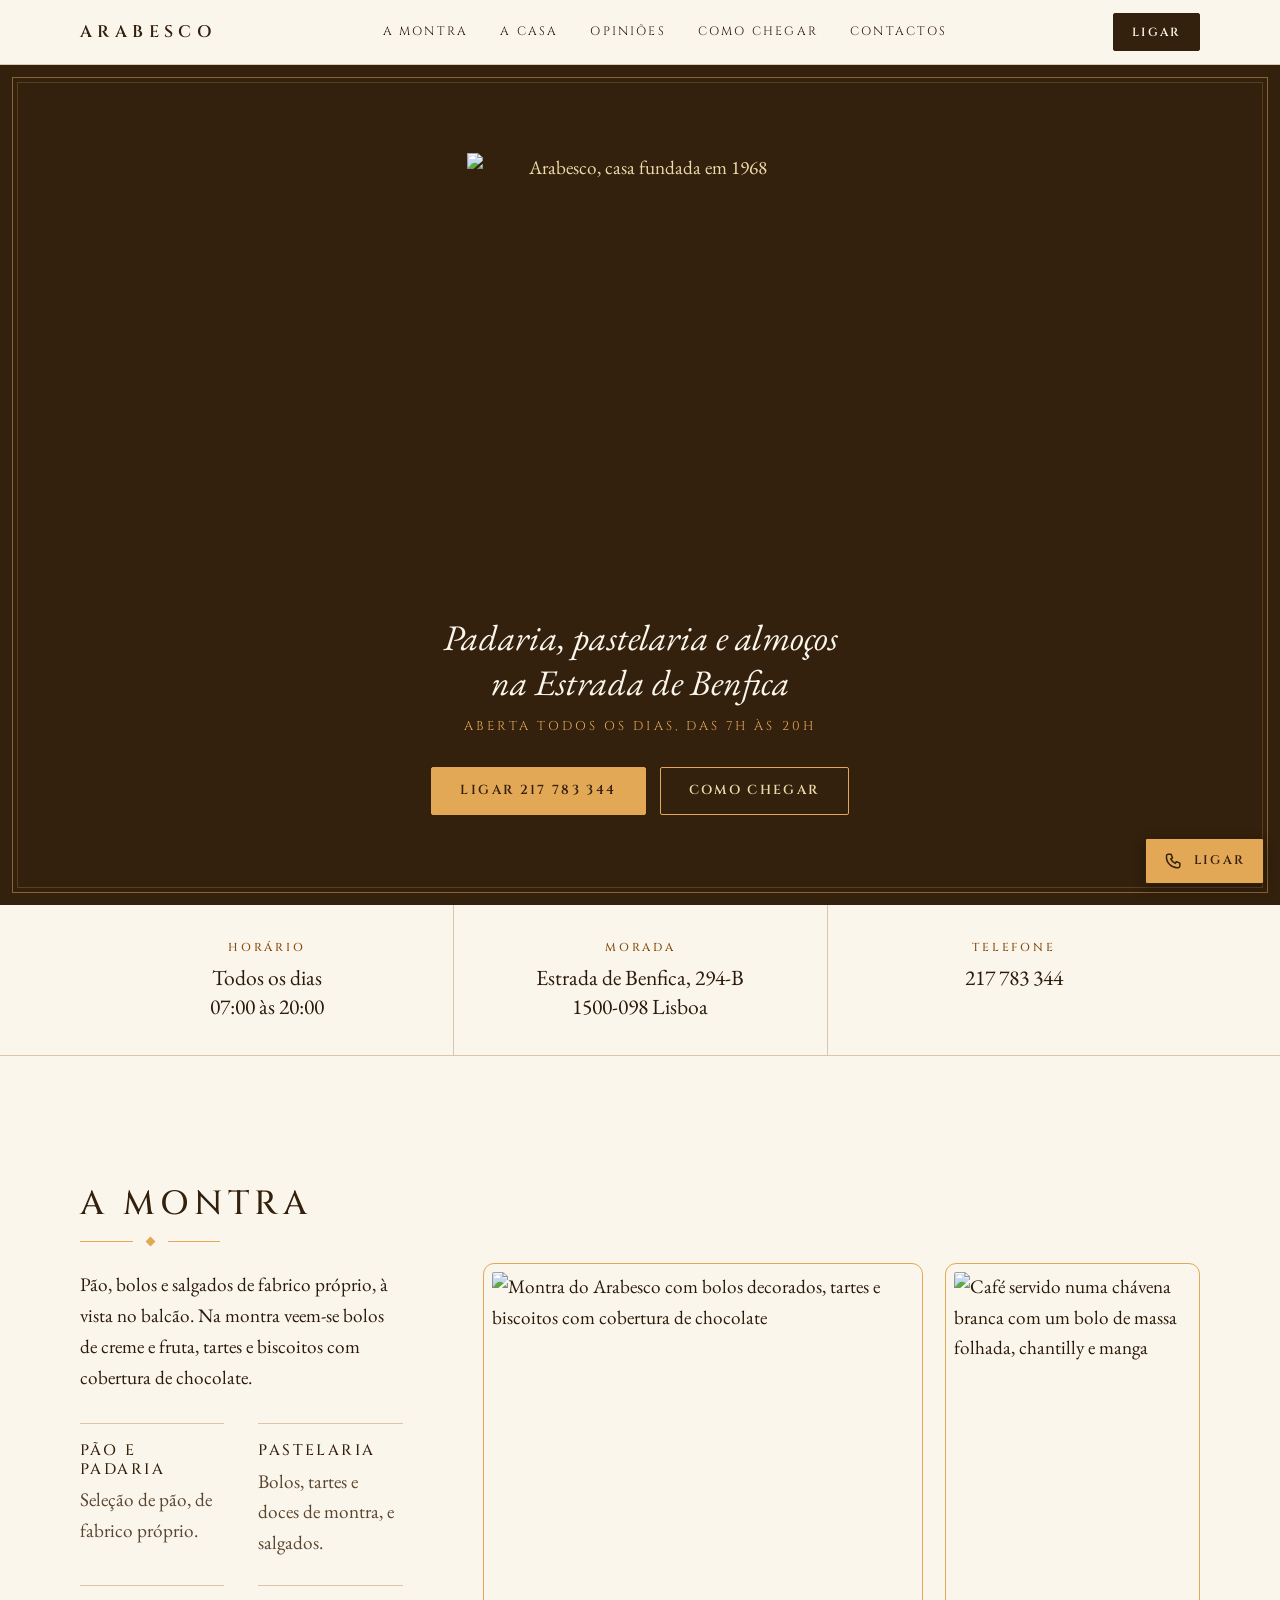
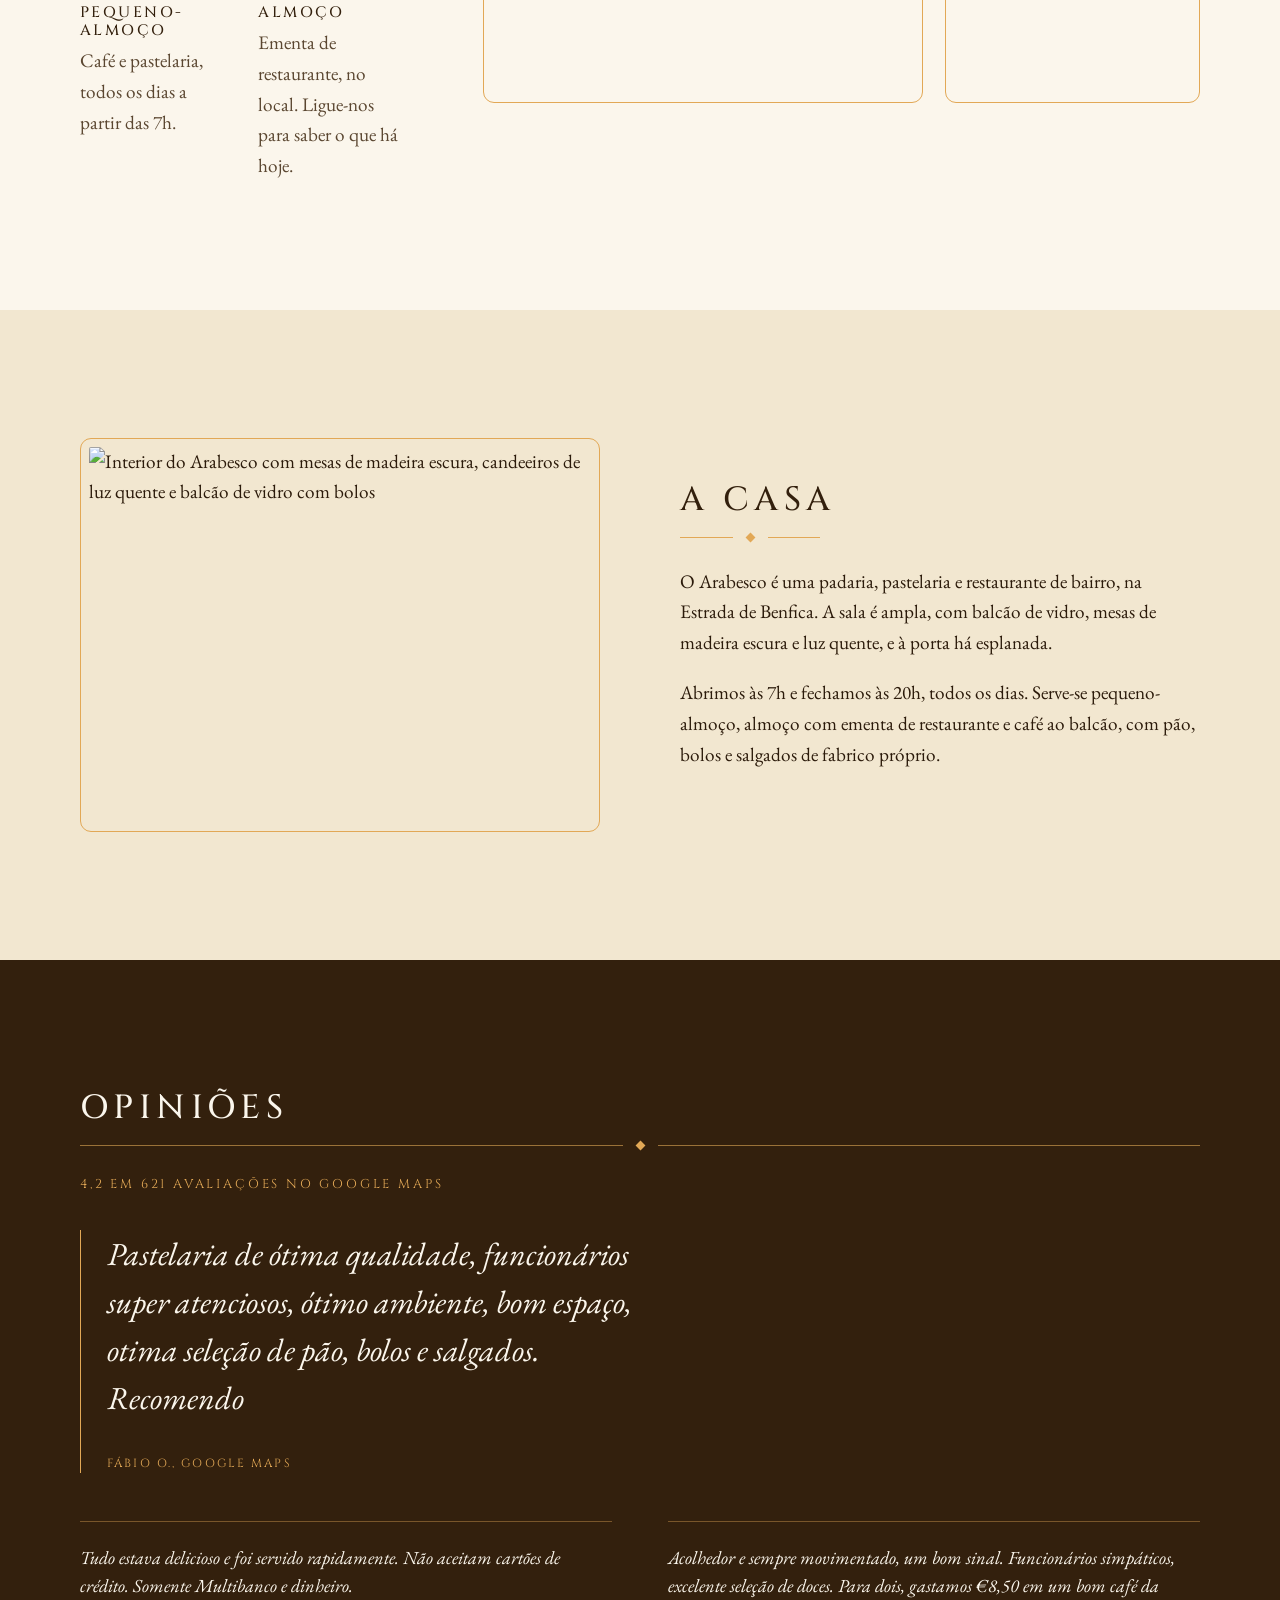
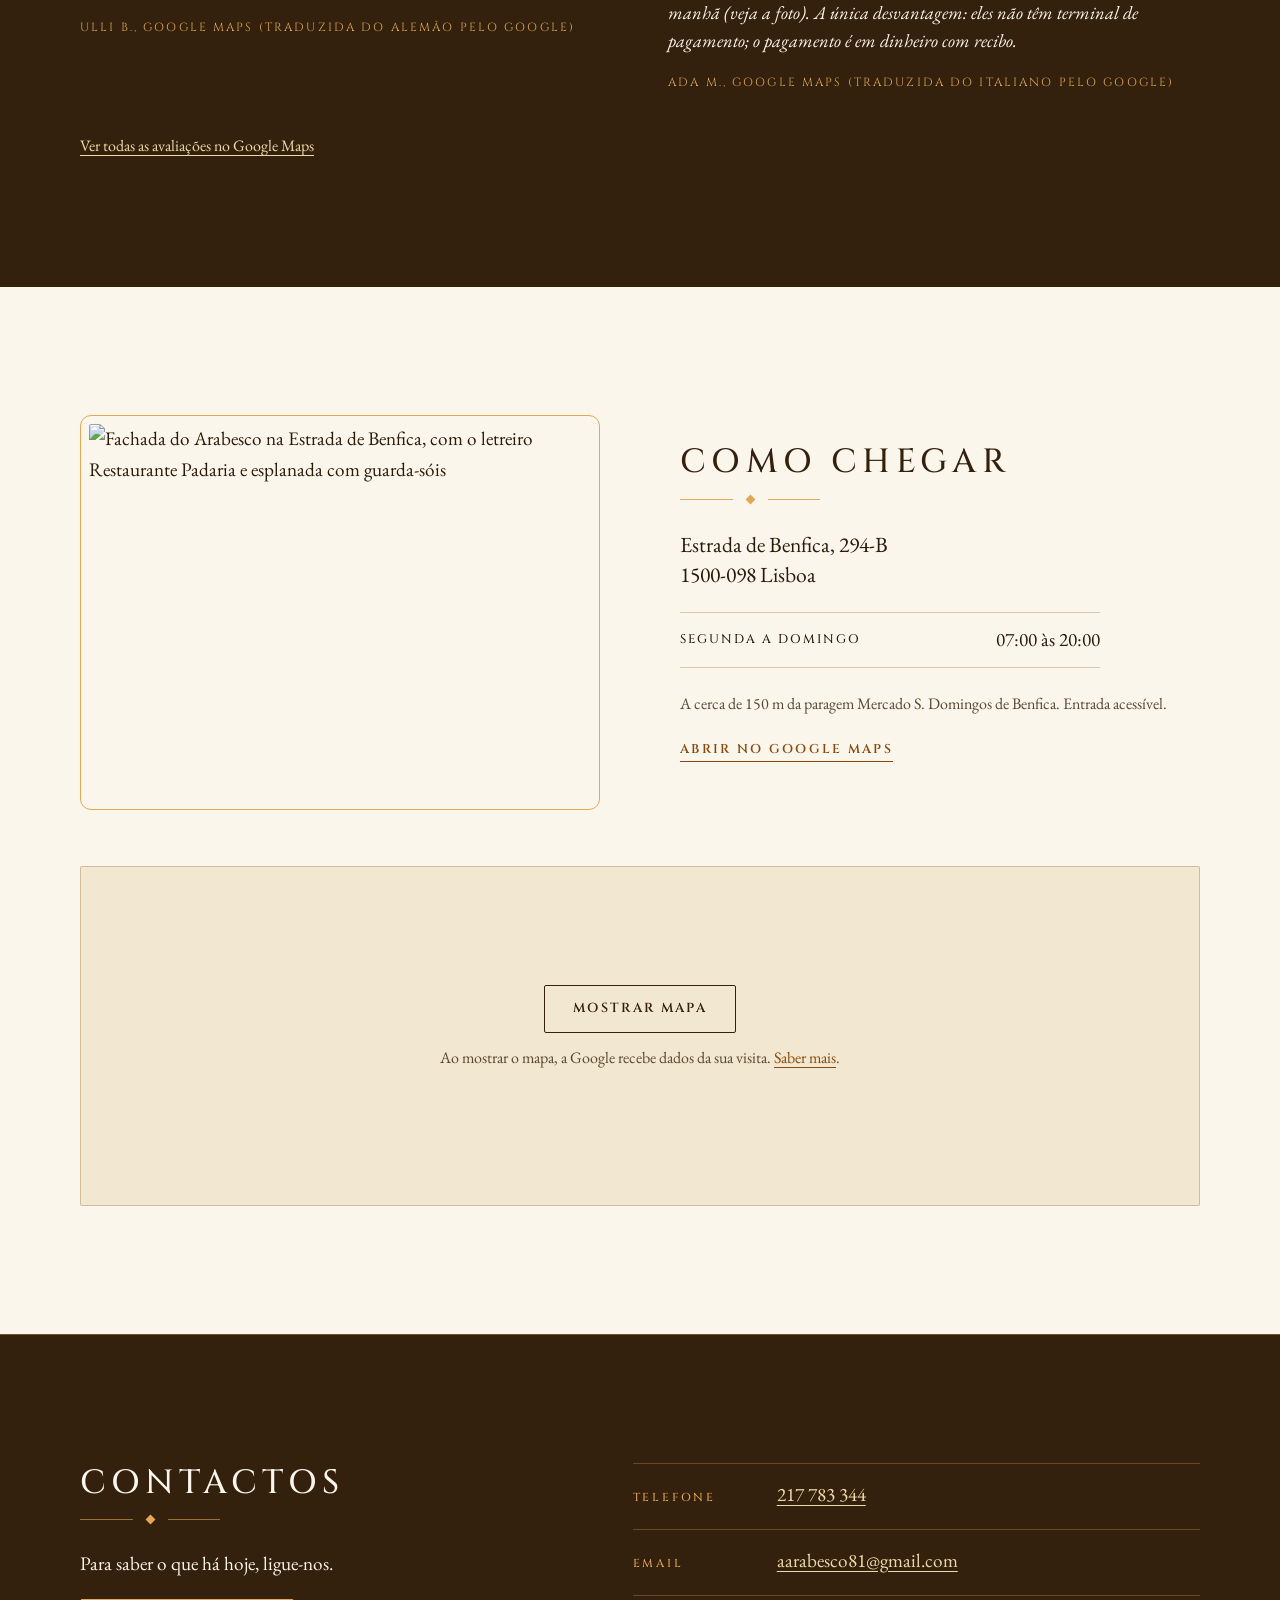
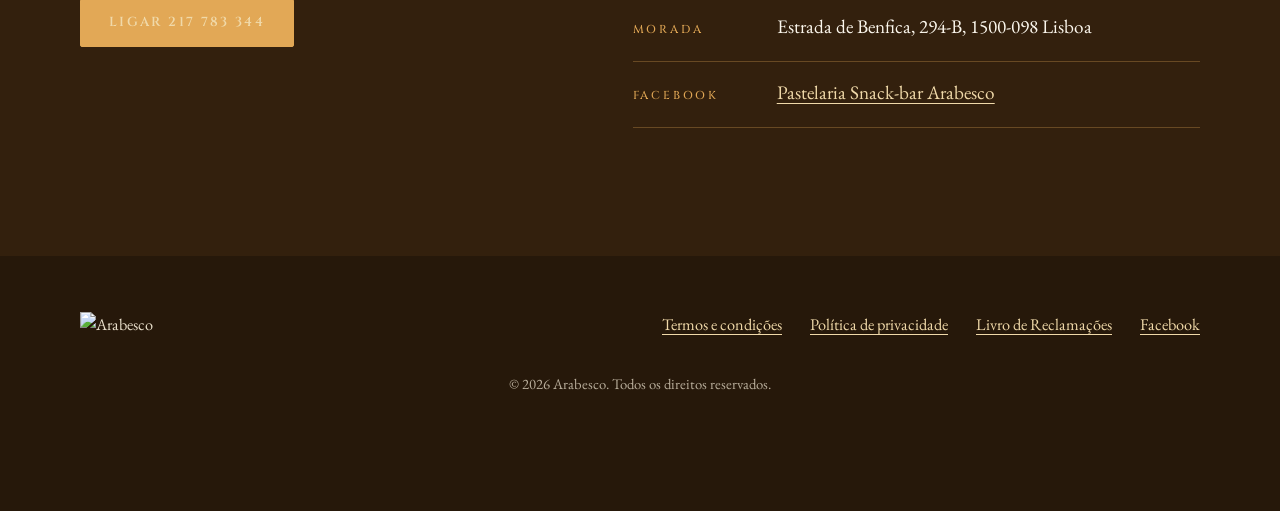
==== index.html @ e108472f "Add files via upload" ====
<!DOCTYPE html>
<html lang="pt-PT">
<head>
  <meta charset="utf-8">
  <meta name="viewport" content="width=device-width, initial-scale=1">

  <!-- ============================================================
       COMO EDITAR ESTE FICHEIRO
       - Cada secção tem um comentário "EDITAR" a dizer o que se pode mudar.
       - Textos, horário, morada e contactos estão em texto simples, dentro das etiquetas.
       - O que ainda falta confirmar está em PENDENTES.md (na raiz da pasta).
       ============================================================ -->

  <title>Arabesco | Padaria, pastelaria e restaurante em São Domingos de Benfica, Lisboa</title>
  <meta name="description" content="Arabesco, padaria, pastelaria e restaurante na Estrada de Benfica, em Lisboa. Pão, bolos e salgados de fabrico próprio, pequeno-almoço e almoço. Aberto todos os dias, das 7h às 20h.">
  <meta name="theme-color" content="#33200D">

  <meta property="og:type" content="website">
  <meta property="og:title" content="Arabesco | Padaria, pastelaria e restaurante em São Domingos de Benfica, Lisboa">
  <meta property="og:description" content="Pão, bolos e salgados de fabrico próprio na Estrada de Benfica. Aberto todos os dias, das 7h às 20h.">
  <meta property="og:locale" content="pt_PT">

  <link rel="icon" href="assets/logo-fundo-claro.svg" type="image/svg+xml">

  <!-- Tipografia (Google Fonts), derivada do logótipo: Cinzel (capitais romanas) e EB Garamond (texto).
       Se mudares aqui, muda também --f-titulos e --f-texto no style.css e a nota na política de privacidade. -->
  <link rel="preconnect" href="https://fonts.googleapis.com">
  <link rel="preconnect" href="https://fonts.gstatic.com" crossorigin>
  <link rel="stylesheet" href="https://fonts.googleapis.com/css2?family=Cinzel:wght@400;500;600&family=EB+Garamond:ital,wght@0,400;0,500;1,400&display=swap">

  <link rel="stylesheet" href="style.css">

  <!-- Dados estruturados (Schema.org). EDITAR: acrescentar "image" e "url" quando o site estiver publicado,
       e "foundingDate" se o cliente confirmar o ano de fundação. -->
  <script type="application/ld+json">
  {
    "@context": "https://schema.org",
    "@type": ["Bakery", "Restaurant"],
    "name": "Arabesco",
    "description": "Padaria, pastelaria e restaurante em São Domingos de Benfica, Lisboa",
    "telephone": "+351217783344",
    "email": "aarabesco81@gmail.com",
    "address": {
      "@type": "PostalAddress",
      "streetAddress": "Estrada de Benfica, 294-B",
      "postalCode": "1500-098",
      "addressLocality": "Lisboa",
      "addressCountry": "PT"
    },
    "geo": { "@type": "GeoCoordinates", "latitude": 38.7444523, "longitude": -9.1786337 },
    "openingHoursSpecification": [
      {
        "@type": "OpeningHoursSpecification",
        "dayOfWeek": ["Monday", "Tuesday", "Wednesday", "Thursday", "Friday", "Saturday", "Sunday"],
        "opens": "07:00",
        "closes": "20:00"
      }
    ],
    "hasMap": "https://www.google.com/maps/place/?q=place_id:ChIJz1XhhiUzGQ0R6vqVoAN8mZs",
    "sameAs": ["https://www.facebook.com/pastelariasnackbararabesco.arabesco"]
  }
  </script>
</head>

<body id="topo">
  <a class="saltar" href="#conteudo">Saltar para o conteúdo</a>

  <!-- ===================== CABEÇALHO ===================== -->
  <header class="cabecalho">
    <div class="container cabecalho__linha">
      <a class="cabecalho__nome" href="#topo" aria-label="Arabesco, início">Arabesco</a>
      <nav class="menu" aria-label="Principal">
        <a href="#montra">A montra</a>
        <a href="#casa">A casa</a>
        <a href="#opinioes">Opiniões</a>
        <a href="#chegar">Como chegar</a>
        <a href="#contactos">Contactos</a>
      </nav>
      <a class="btn btn--pequeno" href="tel:+351217783344">Ligar</a>
    </div>
  </header>

  <main id="conteudo">

    <!-- ===================== 1. HERO =====================
         O logótipo é o protagonista. A variante para fundo escuro está em assets/logo-fundo-escuro.svg. -->
    <section class="hero" aria-labelledby="hero-titulo">
      <div class="container">
        <img class="hero__logo" src="assets/logo-fundo-escuro.svg" alt="Arabesco, casa fundada em 1968" width="1190" height="1483">
        <h1 id="hero-titulo">Padaria, pastelaria e almoços na Estrada de Benfica</h1>
        <p class="hero__sub">Aberta todos os dias, das 7h às 20h</p>
        <div class="hero__acoes">
          <a class="btn btn--ouro" href="tel:+351217783344">Ligar 217 783 344</a>
          <a class="btn btn--contorno-claro" href="#chegar">Como chegar</a>
        </div>
      </div>
    </section>

    <!-- ===================== 2. FAIXA: HORÁRIO, MORADA, TELEFONE =====================
         É o que o visitante procura primeiro. EDITAR: horário, morada e telefone. -->
    <section class="faixa" aria-label="Horário, morada e telefone">
      <div class="container faixa__grelha">
        <div class="faixa__item">
          <p class="rotulo">Horário</p>
          <p class="faixa__valor">Todos os dias<br>07:00 às 20:00</p>
        </div>
        <div class="faixa__item">
          <p class="rotulo">Morada</p>
          <p class="faixa__valor">Estrada de Benfica, 294-B<br>1500-098 Lisboa</p>
        </div>
        <div class="faixa__item">
          <p class="rotulo">Telefone</p>
          <p class="faixa__valor"><a href="tel:+351217783344">217 783 344</a></p>
        </div>
      </div>
    </section>

    <!-- ===================== 3. A MONTRA ===================== -->
    <section class="secao" id="montra" aria-labelledby="montra-titulo">
      <div class="container duas-colunas">
        <div class="texto">
          <h2 id="montra-titulo" class="reveal">A montra</h2>
          <div class="orn orn--curto" aria-hidden="true"><span></span></div>
          <p>Pão, bolos e salgados de fabrico próprio, à vista no balcão. Na montra veem-se bolos de creme e fruta, tartes e biscoitos com cobertura de chocolate.</p>

          <!-- EDITAR: um bloco por tipo de produto. Quando houver preços confirmados pelo cliente,
               acrescentar uma linha <p class="item__preco"> dentro do bloco. -->
          <div class="itens">
            <div class="item">
              <h3>Pão e padaria</h3>
              <p>Seleção de pão, de fabrico próprio.</p>
            </div>
            <div class="item">
              <h3>Pastelaria</h3>
              <p>Bolos, tartes e doces de montra, e salgados.</p>
            </div>
            <div class="item">
              <h3>Pequeno-almoço</h3>
              <p>Café e pastelaria, todos os dias a partir das 7h.</p>
            </div>
            <div class="item">
              <h3>Almoço</h3>
              <p>Ementa de restaurante, no local. Ligue-nos para saber o que há hoje.</p>
            </div>
          </div>
        </div>

        <div class="fotos-par">
          <figure class="foto foto--grande">
            <img src="assets/vitrina.jpg" alt="Montra do Arabesco com bolos decorados, tartes e biscoitos com cobertura de chocolate" width="510" height="510">
          </figure>
          <figure class="foto foto--alta">
            <img src="assets/cafe-bolo.jpg" alt="Café servido numa chávena branca com um bolo de massa folhada, chantilly e manga" width="287" height="510">
          </figure>
        </div>
      </div>
    </section>

    <!-- ===================== 4. A CASA ===================== -->
    <section class="secao secao--tom" id="casa" aria-labelledby="casa-titulo">
      <div class="container duas-colunas duas-colunas--inversa">
        <figure class="foto foto--ampla">
          <img src="assets/interior.jpg" alt="Interior do Arabesco com mesas de madeira escura, candeeiros de luz quente e balcão de vidro com bolos" width="680" height="510">
        </figure>
        <div class="texto">
          <h2 id="casa-titulo" class="reveal">A casa</h2>
          <div class="orn orn--curto" aria-hidden="true"><span></span></div>
          <p>O Arabesco é uma padaria, pastelaria e restaurante de bairro, na Estrada de Benfica. A sala é ampla, com balcão de vidro, mesas de madeira escura e luz quente, e à porta há esplanada.</p>
          <p>Abrimos às 7h e fechamos às 20h, todos os dias. Serve-se pequeno-almoço, almoço com ementa de restaurante e café ao balcão, com pão, bolos e salgados de fabrico próprio.</p>
          <!-- EDITAR: quando o cliente confirmar o ano de fundação (1968, como diz o logótipo) e quem gere a casa,
               acrescentar aqui uma frase com esse facto. -->
        </div>
      </div>
    </section>

    <!-- ===================== 5. OPINIÕES =====================
         Avaliações reais do Google Maps, copiadas tal como estão (consulta de 2026-10-16, com autor identificado).
         EDITAR: não alterar o texto das avaliações. Para acrescentar uma, copiar o texto exato, o primeiro nome e a inicial. -->
    <section class="secao secao--escura" id="opinioes" aria-labelledby="opinioes-titulo">
      <div class="container">
        <h2 id="opinioes-titulo" class="reveal">Opiniões</h2>
        <div class="orn orn--claro" aria-hidden="true"><span></span></div>
        <p class="opinioes__nota">4,2 em 621 avaliações no Google Maps</p>

        <blockquote class="citacao citacao--grande">
          <p>Pastelaria de ótima qualidade,  funcionários super atenciosos,  ótimo ambiente, bom espaço, otima seleção de pão,  bolos e salgados. Recomendo</p>
          <footer>Fábio O., Google Maps</footer>
        </blockquote>

        <div class="citacoes">
          <blockquote class="citacao">
            <p>Tudo estava delicioso e foi servido rapidamente. Não aceitam cartões de crédito. Somente Multibanco e dinheiro.</p>
            <footer>Ulli B., Google Maps (traduzida do alemão pelo Google)</footer>
          </blockquote>
          <blockquote class="citacao">
            <p>Acolhedor e sempre movimentado, um bom sinal. Funcionários simpáticos, excelente seleção de doces. Para dois, gastamos €8,50 em um bom café da manhã (veja a foto). A única desvantagem: eles não têm terminal de pagamento; o pagamento é em dinheiro com recibo.</p>
            <footer>Ada M., Google Maps (traduzida do italiano pelo Google)</footer>
          </blockquote>
        </div>

        <p class="opinioes__ligacao"><a href="https://www.google.com/maps/place/?q=place_id:ChIJz1XhhiUzGQ0R6vqVoAN8mZs" rel="noopener">Ver todas as avaliações no Google Maps</a></p>
      </div>
    </section>

    <!-- ===================== 6. COMO CHEGAR ===================== -->
    <section class="secao" id="chegar" aria-labelledby="chegar-titulo">
      <div class="container">
        <div class="duas-colunas">
          <figure class="foto foto--ampla">
            <img src="assets/fachada.jpg" alt="Fachada do Arabesco na Estrada de Benfica, com o letreiro Restaurante Padaria e esplanada com guarda-sóis" width="680" height="445">
          </figure>
          <div class="texto">
            <h2 id="chegar-titulo" class="reveal">Como chegar</h2>
            <div class="orn orn--curto" aria-hidden="true"><span></span></div>
            <address>
              Estrada de Benfica, 294-B<br>
              1500-098 Lisboa
            </address>

            <!-- EDITAR: horário. Falta confirmar o horário em feriados e o da cozinha ao almoço. -->
            <dl class="horario">
              <div><dt>Segunda a domingo</dt><dd>07:00 às 20:00</dd></div>
            </dl>

            <p class="nota">A cerca de 150 m da paragem Mercado S. Domingos de Benfica. Entrada acessível.</p>
            <p><a class="ligacao-seta" href="https://www.google.com/maps/place/?q=place_id:ChIJz1XhhiUzGQ0R6vqVoAN8mZs" rel="noopener">Abrir no Google Maps</a></p>
          </div>
        </div>

        <!-- O mapa só carrega depois de clicar (privacidade). Ver script.js.
             EDITAR: se a morada mudar, mudar o texto em data-mapa. -->
        <div class="mapa" id="mapa" data-mapa="https://www.google.com/maps?q=Arabesco,+Estrada+de+Benfica+294-B,+1500-098+Lisboa&amp;output=embed">
          <button class="btn btn--contorno" type="button" id="mapa-botao">Mostrar mapa</button>
          <p class="nota">Ao mostrar o mapa, a Google recebe dados da sua visita. <a href="privacidade.html">Saber mais</a>.</p>
        </div>
      </div>
    </section>

    <!-- ===================== 7. CONTACTOS ===================== -->
    <section class="secao secao--escura secao--contactos" id="contactos" aria-labelledby="contactos-titulo">
      <div class="container contactos">
        <div>
          <h2 id="contactos-titulo" class="reveal">Contactos</h2>
          <div class="orn orn--curto orn--claro" aria-hidden="true"><span></span></div>
          <p>Para saber o que há hoje, ligue-nos.</p>
          <p><a class="btn btn--ouro" href="tel:+351217783344">Ligar 217 783 344</a></p>
        </div>
        <ul class="contactos__lista">
          <li><span class="rotulo">Telefone</span> <a href="tel:+351217783344">217 783 344</a></li>
          <li><span class="rotulo">Email</span> <a href="mailto:aarabesco81@gmail.com">aarabesco81@gmail.com</a></li>
          <li><span class="rotulo">Morada</span> Estrada de Benfica, 294-B, 1500-098 Lisboa</li>
          <li><span class="rotulo">Facebook</span> <a href="https://www.facebook.com/pastelariasnackbararabesco.arabesco" rel="noopener">Pastelaria Snack-bar Arabesco</a></li>
        </ul>
      </div>
    </section>
  </main>

  <!-- ===================== RODAPÉ ===================== -->
  <footer class="rodape">
    <div class="container rodape__grelha">
      <div>
        <img class="rodape__logo" src="assets/logo-fundo-escuro.svg" alt="Arabesco" width="1190" height="1483">
      </div>
      <ul class="rodape__links">
        <li><a href="termos.html">Termos e condições</a></li>
        <li><a href="privacidade.html">Política de privacidade</a></li>
        <!-- Confirmar com o cliente se a atividade está obrigada ao Livro de Reclamações Eletrónico. -->
        <li><a href="https://www.livroreclamacoes.pt" rel="noopener">Livro de Reclamações</a></li>
        <li><a href="https://www.facebook.com/pastelariasnackbararabesco.arabesco" rel="noopener">Facebook</a></li>
      </ul>
    </div>
    <!-- EDITAR: acrescentar a designação legal e o NIF quando o cliente os fornecer (ver PENDENTES.md). -->
    <p class="container rodape__copy">© 2026 Arabesco. Todos os direitos reservados.</p>
  </footer>

  <!-- Botão flutuante, sempre visível. Liga por telefone porque não há WhatsApp conhecido.
       EDITAR: se houver telemóvel com WhatsApp, trocar o href por https://wa.me/351XXXXXXXXX e o texto por "WhatsApp". -->
  <a class="ligar-flutuante" href="tel:+351217783344" aria-label="Ligar para o Arabesco">
    <svg viewBox="0 0 24 24" width="20" height="20" aria-hidden="true" focusable="false">
      <path d="M5 4h3.5l1.7 4.2-2.1 1.3a11 11 0 0 0 5.4 5.4l1.3-2.1L19 14.5V18a2 2 0 0 1-2 2A13 13 0 0 1 3 6a2 2 0 0 1 2-2Z" fill="none" stroke="currentColor" stroke-width="1.8" stroke-linejoin="round"/>
    </svg>
    <span>Ligar</span>
  </a>

  <script src="script.js" defer></script>
</body>
</html>
---- style.css ----
/* ==========================================================================
   STYLE.CSS (Arabesco)
   Como editar:
   1. Cores e fontes: só mexer nas variáveis da secção "TOKENS" (topo do ficheiro).
   2. Tudo o resto usa essas variáveis, por isso o site muda de aspeto todo de uma vez.
   3. Mobile primeiro: os estilos base são para telemóvel; os @media (min-width) acrescentam
      o que muda em ecrãs maiores.
   ========================================================================== */

/* ---------- TOKENS (EDITAR) ---------- */
:root {
  /* Paleta tirada do logótipo e das fotos do próprio espaço */
  --ouro: #E2A856;            /* dourado do logótipo: filetes, botões sobre fundo escuro */
  --ouro-claro: #F0D9A9;      /* dourado claro: texto sobre fundo escuro */
  --bronze: #A56415;          /* bronze do logótipo (só decorativo: no texto pequeno usar --bronze-texto) */
  --bronze-texto: #86490B;    /* passo mais escuro do bronze, para texto sobre creme (contraste 5,7:1 ou mais) */
  --castanho: #33200D;        /* castanho-escuro da madeira do interior: fundos escuros */
  --castanho-2: #26180A;      /* rodapé */
  --creme: #FBF6EC;           /* fundo da página */
  --creme-2: #F2E7D0;         /* fundo das secções alternadas */
  --tinta: #2B1A0A;           /* texto corrente */
  --tinta-suave: #5A4630;     /* texto secundário */
  --linha: rgba(134, 73, 11, 0.28);

  /* Fontes derivadas do logótipo. Têm de coincidir com o <link> do Google Fonts no index.html. */
  --f-titulos: "Cinzel", "Trajan Pro", Georgia, serif;
  --f-texto: "EB Garamond", Garamond, "Times New Roman", serif;

  --raio: 2px;                /* cantos dos botões e das fotos (sem botões em pílula) */
  --largura: 1120px;
  --espaco: clamp(64px, 10vw, 128px);
}

/* ---------- BASE ---------- */
*, *::before, *::after { box-sizing: border-box; }
html { scroll-behavior: smooth; scroll-padding-top: 76px; -webkit-text-size-adjust: 100%; }
body {
  margin: 0;
  font-family: var(--f-texto);
  font-size: 1.2rem;
  line-height: 1.6;
  color: var(--tinta);
  background: var(--creme);
}
img, svg { max-width: 100%; height: auto; }
p { margin: 0 0 1em; }
a { color: var(--bronze-texto); text-underline-offset: 4px; }
a:hover { text-decoration-thickness: 2px; }
:focus-visible { outline: 3px solid var(--bronze); outline-offset: 3px; }

h1, h2, h3 { font-family: var(--f-titulos); font-weight: 500; color: var(--castanho); margin: 0 0 .4em; line-height: 1.2; }
h2 { font-size: clamp(1.5rem, 3.4vw, 2.1rem); letter-spacing: .16em; text-transform: uppercase; }
h3 { font-size: .95rem; letter-spacing: .16em; text-transform: uppercase; }

.container { width: min(100% - 40px, var(--largura)); margin-inline: auto; }

.saltar { position: absolute; left: -9999px; }
.saltar:focus { left: 12px; top: 12px; z-index: 100; background: #fff; padding: 8px 12px; }

.rotulo {
  font-family: var(--f-titulos); font-size: .72rem; font-weight: 500;
  letter-spacing: .24em; text-transform: uppercase; color: var(--bronze-texto); margin: 0 0 .5em;
}

/* ---------- ORNAMENTO (losango, como no logótipo) ---------- */
.orn { display: flex; align-items: center; gap: 14px; margin: 0 0 1.6rem; }
.orn::before, .orn::after { content: ""; height: 1px; background: var(--ouro); flex: 1; }
.orn span { width: 7px; height: 7px; background: var(--ouro); transform: rotate(45deg); flex: none; }
.orn--curto { width: 140px; }

/* ---------- BOTÕES (retangulares, cantos curtos) ---------- */
.btn {
  display: inline-block;
  padding: 15px 28px;
  font-family: var(--f-titulos); font-weight: 600; font-size: .82rem;
  letter-spacing: .18em; text-transform: uppercase; text-decoration: none;
  background: var(--castanho); color: var(--creme);
  border: 1px solid var(--castanho); border-radius: var(--raio);
  cursor: pointer; line-height: 1.2;
}
.btn:hover { background: var(--tinta); }
.btn--pequeno { padding: 11px 18px; font-size: .74rem; }
.btn--ouro { background: var(--ouro); color: var(--castanho); border-color: var(--ouro); }
.btn--ouro:hover { background: var(--ouro-claro); border-color: var(--ouro-claro); }
.btn--contorno { background: transparent; color: var(--castanho); border-color: var(--castanho); }
.btn--contorno:hover { background: var(--castanho); color: var(--creme); }
.btn--contorno-claro { background: transparent; color: var(--ouro-claro); border-color: var(--ouro); }
.btn--contorno-claro:hover { background: rgba(226, 168, 86, .14); }

.ligacao-seta { font-family: var(--f-titulos); font-size: .8rem; letter-spacing: .18em; text-transform: uppercase; font-weight: 600; text-decoration: none; border-bottom: 1px solid currentColor; padding-bottom: 3px; }

/* ---------- CABEÇALHO ---------- */
.cabecalho { position: sticky; top: 0; z-index: 50; background: rgba(251, 246, 236, .97); border-bottom: 1px solid var(--linha); }
.cabecalho__linha { display: flex; align-items: center; justify-content: space-between; gap: 16px; min-height: 64px; }
.cabecalho__nome { font-family: var(--f-titulos); font-weight: 600; font-size: 1.05rem; letter-spacing: .32em; text-transform: uppercase; text-decoration: none; color: var(--castanho); }
.menu { display: none; }
@media (min-width: 900px) {
  .menu { display: flex; gap: 32px; }
  .menu a { font-family: var(--f-titulos); font-size: .76rem; letter-spacing: .18em; text-transform: uppercase; text-decoration: none; color: var(--tinta); }
  .menu a:hover { color: var(--bronze-texto); text-decoration: underline; text-underline-offset: 6px; }
}

/* ---------- HERO ---------- */
.hero {
  position: relative;
  background: var(--castanho);
  color: var(--ouro-claro);
  text-align: center;
  padding: clamp(44px, 7vw, 88px) 0 clamp(52px, 7vw, 96px);
}
/* moldura fina dourada, à maneira de um diploma antigo */
.hero::before { content: ""; position: absolute; inset: 12px; border: 1px solid rgba(226, 168, 86, .5); pointer-events: none; }
.hero::after  { content: ""; position: absolute; inset: 17px; border: 1px solid rgba(226, 168, 86, .22); pointer-events: none; }
.hero__logo { display: block; margin: 0 auto; width: min(72vw, 38.5vh, 400px); height: auto; }
.hero h1 { font-family: var(--f-texto); font-style: italic; font-weight: 400; font-size: clamp(1.5rem, 3.6vw, 2.25rem); line-height: 1.25; color: var(--creme); max-width: 24ch; margin: 30px auto 12px; }
.hero__sub { font-family: var(--f-titulos); font-size: .8rem; letter-spacing: .24em; text-transform: uppercase; color: var(--ouro); margin: 0; }
.hero__acoes { display: flex; flex-wrap: wrap; justify-content: center; gap: 14px; margin-top: 30px; }

/* ---------- FAIXA: HORÁRIO, MORADA, TELEFONE ---------- */
.faixa { background: var(--creme); border-bottom: 1px solid var(--linha); }
.faixa__grelha { display: grid; }
.faixa__item { text-align: center; padding: 26px 16px; border-top: 1px solid var(--linha); }
.faixa__item:first-child { border-top: 0; }
.faixa__valor { font-size: 1.35rem; line-height: 1.35; margin: 0; }
.faixa__valor a { color: var(--tinta); text-decoration: none; }
.faixa__valor a:hover { color: var(--bronze-texto); text-decoration: underline; }
@media (min-width: 760px) {
  .faixa__grelha { grid-template-columns: repeat(3, 1fr); }
  .faixa__item { border-top: 0; border-left: 1px solid var(--linha); padding: 34px 16px; }
  .faixa__item:first-child { border-left: 0; }
}

/* ---------- SECÇÕES ---------- */
.secao { padding-block: var(--espaco); }
.secao--tom { background: var(--creme-2); }
.secao--escura { background: var(--castanho); color: var(--creme); }
.secao--escura h2 { color: var(--creme); }
.secao--escura a { color: var(--ouro-claro); }
.secao--escura .rotulo { color: var(--ouro); }
.orn--claro::before, .orn--claro::after { background: rgba(226, 168, 86, .6); }

.duas-colunas { display: grid; gap: 40px; align-items: center; }
.texto p { max-width: 36em; }
@media (min-width: 900px) {
  .duas-colunas { grid-template-columns: 1fr 1fr; gap: 80px; }
  .duas-colunas--inversa .foto { order: -1; }
}

/* ---------- FOTOS (passepartout fino dourado) ---------- */
.foto { position: relative; margin: 9px; }
.foto img { display: block; width: 100%; height: 100%; object-fit: cover; border-radius: var(--raio); outline: 1px solid var(--ouro); outline-offset: 8px; }
.foto--ampla img { aspect-ratio: 4 / 3; }
.fotos-par { display: flex; gap: 22px; align-items: stretch; height: clamp(260px, 62vw, 440px); }
.fotos-par .foto { margin: 9px; height: calc(100% - 18px); }
.foto--grande { flex: 1.5; }
.foto--alta { flex: 1; }
.fotos-par .foto img { height: 100%; }

/* ---------- A MONTRA: itens ---------- */
.itens { display: grid; gap: 22px; margin-top: 30px; }
.item { padding-top: 18px; border-top: 1px solid var(--linha); }
.item p { margin: 0; color: var(--tinta-suave); }
@media (min-width: 560px) { .itens { grid-template-columns: 1fr 1fr; gap: 26px 34px; } }

/* ---------- COMO CHEGAR ---------- */
address { font-style: normal; font-size: 1.35rem; line-height: 1.4; margin-bottom: 1.4rem; }
.horario { margin: 0 0 1.4rem; max-width: 420px; }
.horario div { display: flex; justify-content: space-between; gap: 16px; padding: 12px 0; border-top: 1px solid var(--linha); border-bottom: 1px solid var(--linha); }
.horario dt { font-family: var(--f-titulos); font-size: .78rem; letter-spacing: .16em; text-transform: uppercase; font-weight: 500; align-self: center; }
.horario dd { margin: 0; }
.nota { font-size: 1rem; color: var(--tinta-suave); }
.mapa { margin-top: 56px; min-height: 340px; display: grid; place-content: center; justify-items: center; gap: 12px; text-align: center; padding: 24px; background: var(--creme-2); border: 1px solid var(--linha); border-radius: var(--raio); }
.mapa iframe { width: 100%; height: 100%; min-height: 380px; border: 0; }
.mapa--ativo { padding: 0; display: block; }

/* ---------- OPINIÕES ---------- */
.opinioes__nota { font-family: var(--f-titulos); font-size: .8rem; letter-spacing: .22em; text-transform: uppercase; color: var(--ouro); margin-bottom: 2.2rem; }
.citacao { margin: 0; }
.citacao p { font-style: italic; line-height: 1.5; }
.citacao footer { font-family: var(--f-titulos); font-size: .74rem; letter-spacing: .18em; text-transform: uppercase; color: var(--ouro); margin-top: 1rem; }
.citacao--grande { max-width: 30em; padding-left: 26px; border-left: 1px solid var(--ouro); margin-bottom: 3rem; }
.citacao--grande p { font-size: clamp(1.45rem, 3vw, 2rem); color: var(--creme); }
.citacoes { display: grid; gap: 34px; }
.citacoes .citacao { padding-top: 22px; border-top: 1px solid rgba(226, 168, 86, .4); }
.citacoes .citacao p { font-size: 1.15rem; color: var(--creme); }
.opinioes__ligacao { margin: 2.6rem 0 0; font-size: 1rem; }
@media (min-width: 900px) { .citacoes { grid-template-columns: 1fr 1fr; gap: 56px; } }

/* ---------- CONTACTOS ---------- */
.secao--contactos { border-top: 1px solid rgba(226, 168, 86, .35); }
.contactos { display: grid; gap: 40px; }
.contactos__lista { list-style: none; margin: 0; padding: 0; }
.contactos__lista li { padding: 16px 0; border-bottom: 1px solid rgba(226, 168, 86, .3); display: grid; gap: 4px; }
.contactos__lista li:first-child { border-top: 1px solid rgba(226, 168, 86, .3); }
@media (min-width: 900px) {
  .contactos { grid-template-columns: 1fr 1.2fr; gap: 80px; align-items: start; }
  .contactos__lista li { grid-template-columns: 140px 1fr; align-items: baseline; }
}

/* ---------- RODAPÉ ---------- */
.rodape { background: var(--castanho-2); color: #E9DFCB; padding: 56px 0 100px; font-size: 1.02rem; }
.rodape a { color: var(--ouro-claro); }
.rodape__grelha { display: grid; gap: 32px; align-items: center; justify-items: center; text-align: center; }
.rodape__logo { width: 110px; height: auto; }
.rodape ul { list-style: none; margin: 0; padding: 0; display: flex; flex-wrap: wrap; justify-content: center; gap: 10px 28px; }
.rodape__copy { margin-top: 34px; text-align: center; opacity: .75; font-size: .92rem; }
@media (min-width: 900px) {
  .rodape__grelha { grid-template-columns: auto 1fr; justify-items: start; text-align: left; gap: 64px; }
  .rodape ul { justify-content: flex-end; justify-self: end; }
}

/* ---------- BOTÃO FLUTUANTE (LIGAR) ---------- */
.ligar-flutuante {
  position: fixed; right: 16px; bottom: 16px; z-index: 60;
  display: inline-flex; align-items: center; gap: 10px;
  padding: 12px 18px;
  background: var(--ouro); color: var(--castanho);
  font-family: var(--f-titulos); font-weight: 600; font-size: .78rem; letter-spacing: .18em; text-transform: uppercase; text-decoration: none;
  border: 1px solid var(--castanho); border-radius: var(--raio);
  box-shadow: 0 4px 14px rgba(0, 0, 0, .28);
}
.ligar-flutuante:hover { background: var(--ouro-claro); }

/* ---------- ANIMAÇÃO DE ENTRADA (única, subtil) ----------
   Só os títulos das secções têm a classe .reveal. Para remover o efeito por completo,
   apagar este bloco e o código de IntersectionObserver no script.js. */
.js .reveal { opacity: 0; transform: translateY(10px); transition: opacity .6s ease, transform .6s ease; }
.js .reveal.visivel { opacity: 1; transform: none; }
@media (prefers-reduced-motion: reduce) {
  html { scroll-behavior: auto; }
  .js .reveal { opacity: 1; transform: none; transition: none; }
}

/* ---------- PÁGINAS LEGAIS (termos.html e privacidade.html) ---------- */
.legal { padding-block: 56px 100px; }
.legal .conteudo { max-width: 700px; }
.legal h1 { font-size: clamp(1.6rem, 4.6vw, 2.3rem); letter-spacing: .14em; text-transform: uppercase; }
.legal h2 { font-size: 1rem; letter-spacing: .16em; margin-top: 2.2rem; }
.legal ul { padding-left: 1.2rem; }
.legal .aviso { background: var(--creme-2); border-left: 3px solid var(--ouro); padding: 12px 16px; font-size: 1rem; }
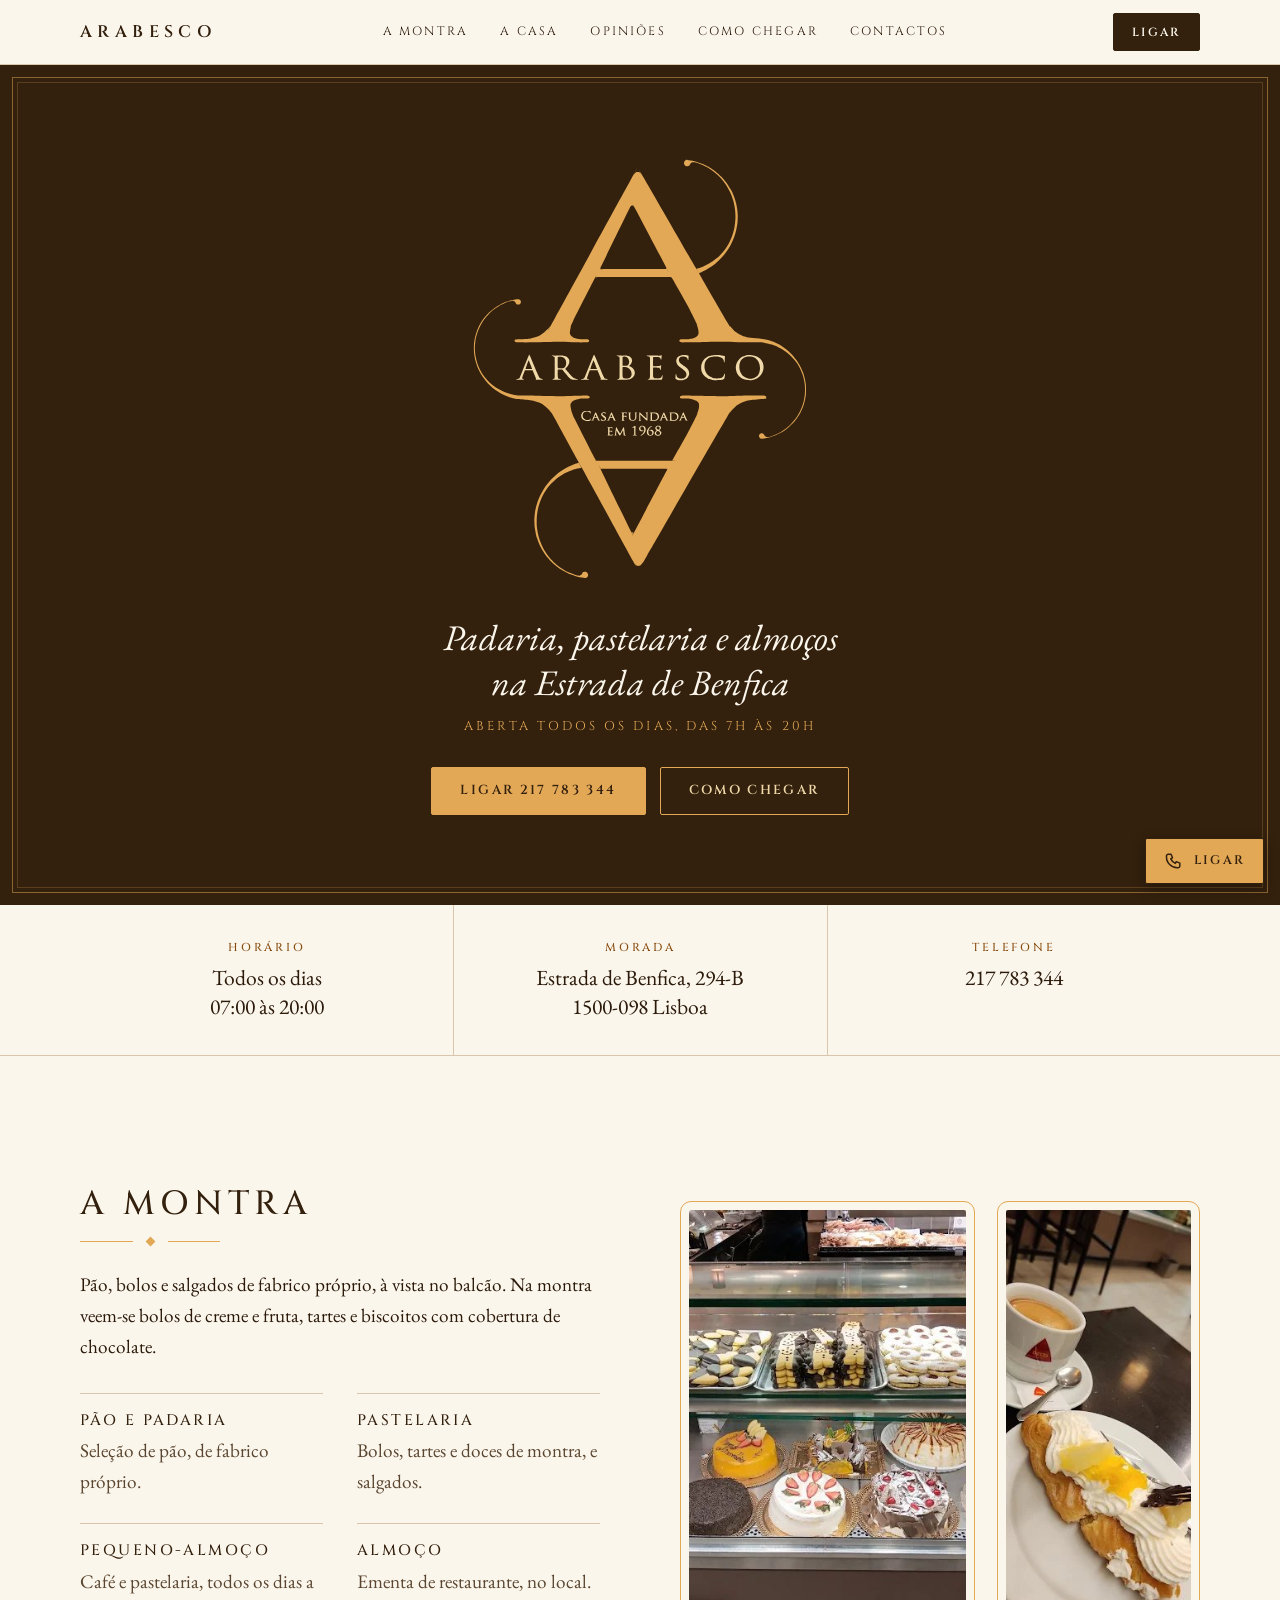
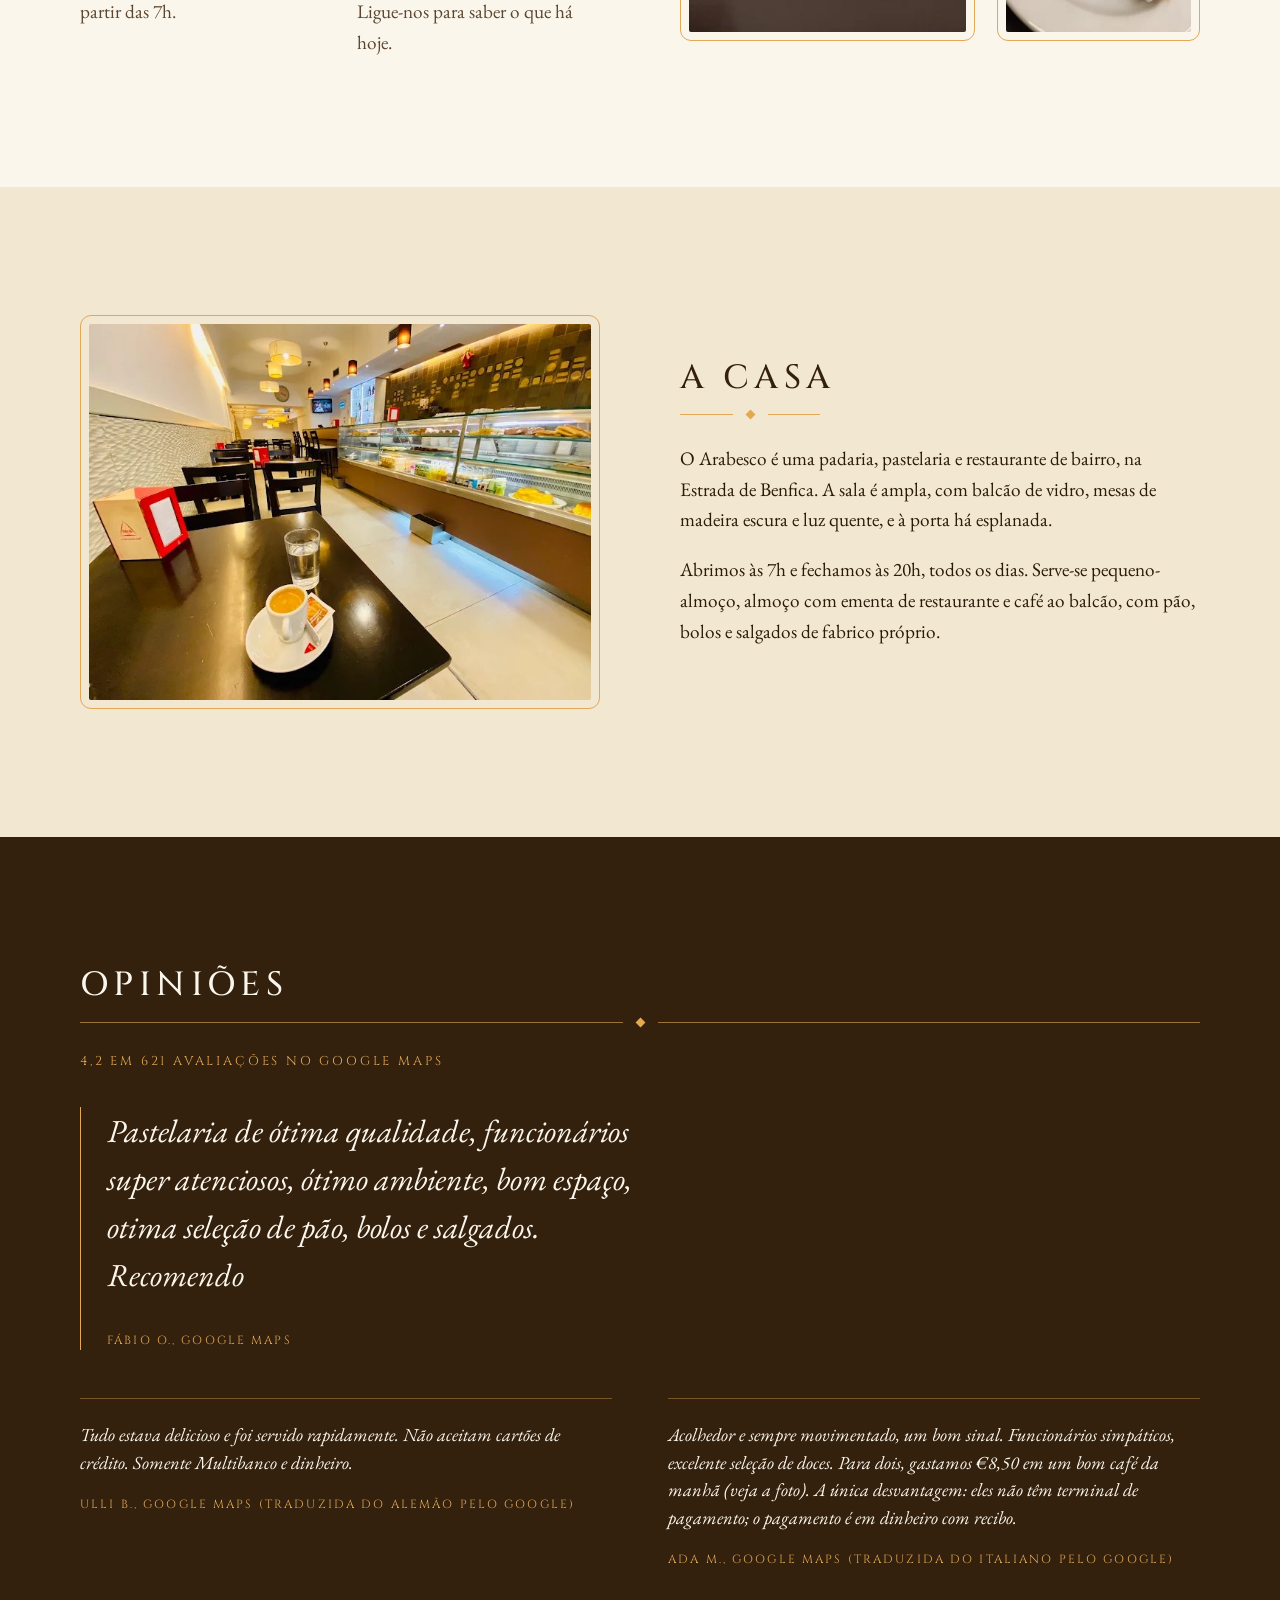
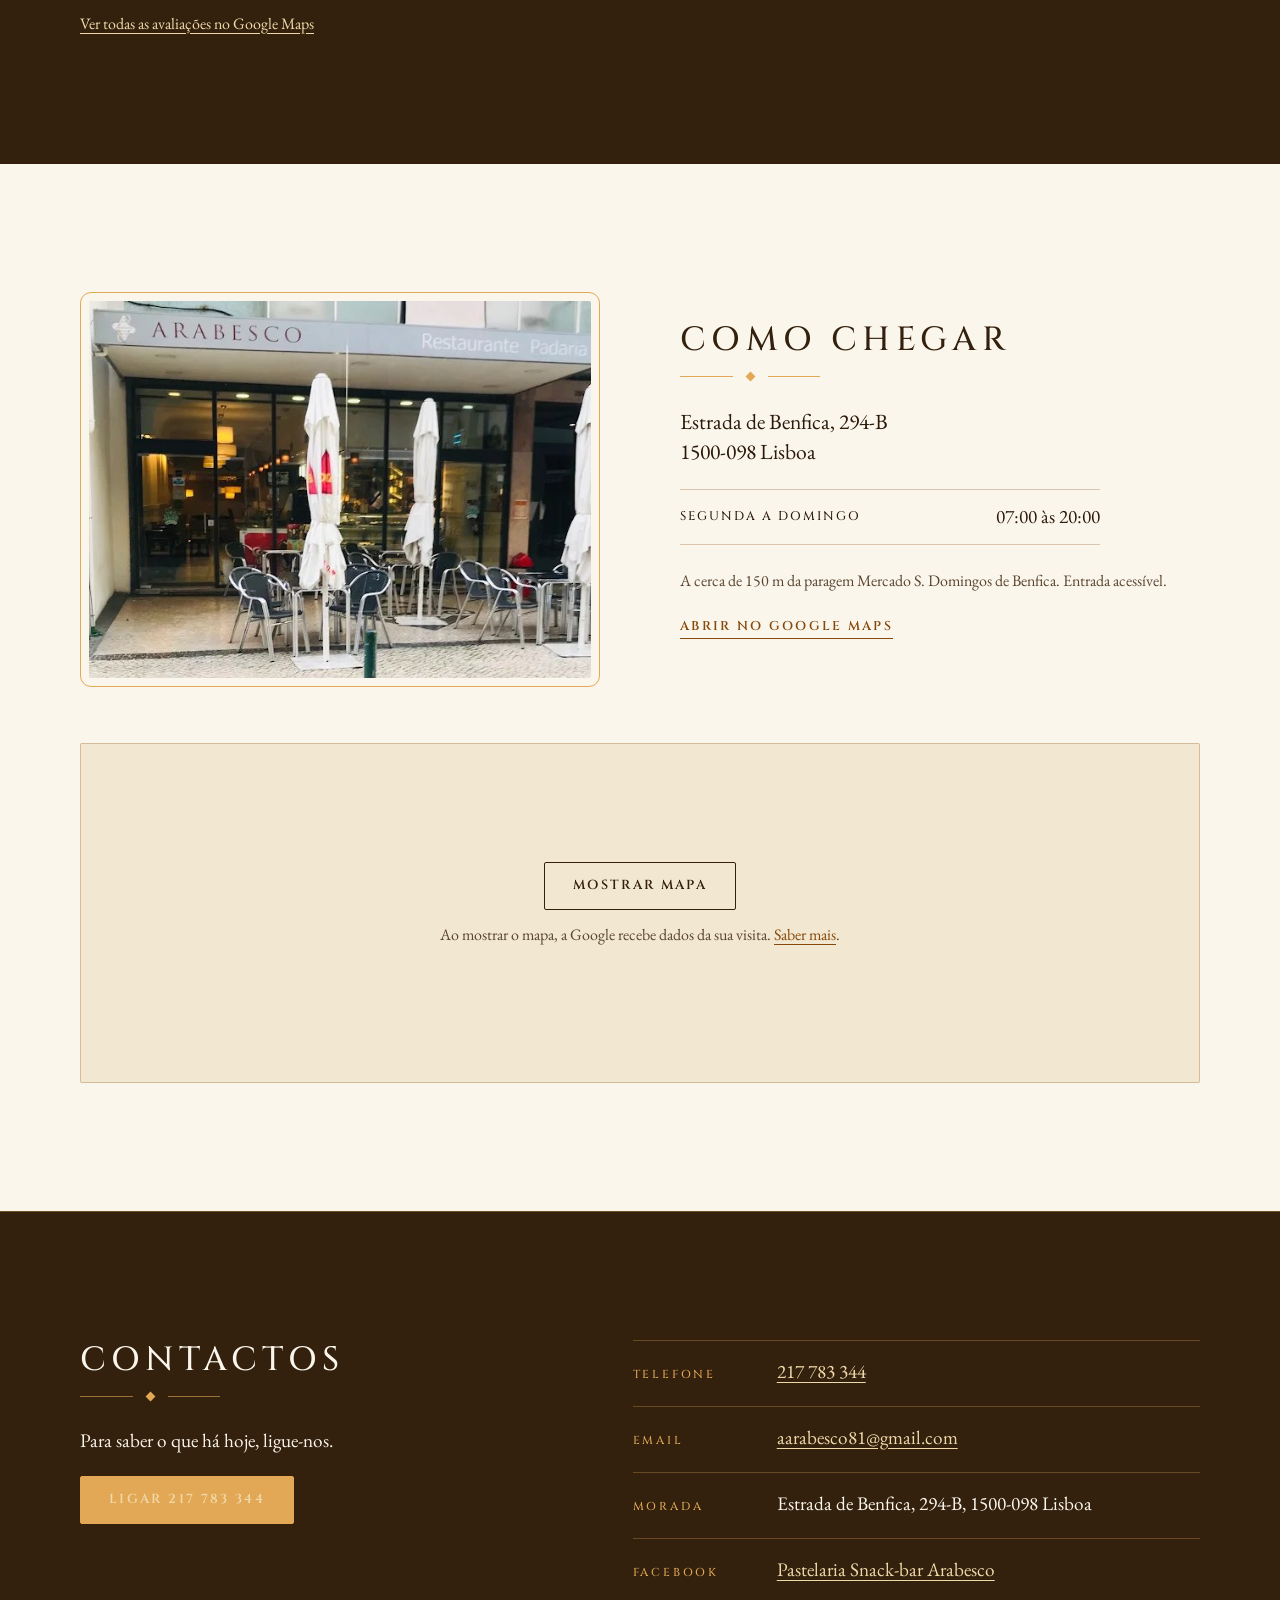
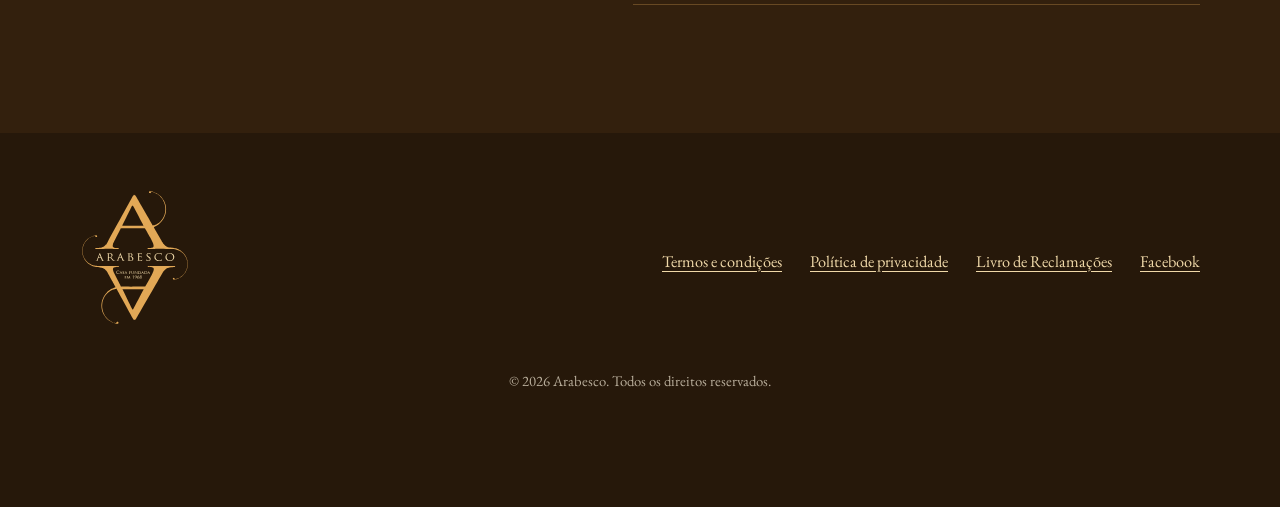
==== commit bd50f91c: "Corrigir caminho das imagens" ====
--- a/index.html
+++ b/index.html
@@ -20,7 +20,7 @@
   <meta property="og:description" content="Pão, bolos e salgados de fabrico próprio na Estrada de Benfica. Aberto todos os dias, das 7h às 20h.">
   <meta property="og:locale" content="pt_PT">
 
-  <link rel="icon" href="assets/logo-fundo-claro.svg" type="image/svg+xml">
+  <link rel="icon" href="asset/logo-fundo-claro.svg" type="image/svg+xml">
 
   <!-- Tipografia (Google Fonts), derivada do logótipo: Cinzel (capitais romanas) e EB Garamond (texto).
        Se mudares aqui, muda também --f-titulos e --f-texto no style.css e a nota na política de privacidade. -->
@@ -83,10 +83,10 @@
   <main id="conteudo">
 
     <!-- ===================== 1. HERO =====================
-         O logótipo é o protagonista. A variante para fundo escuro está em assets/logo-fundo-escuro.svg. -->
+         O logótipo é o protagonista. A variante para fundo escuro está em asset/logo-fundo-escuro.svg. -->
     <section class="hero" aria-labelledby="hero-titulo">
       <div class="container">
-        <img class="hero__logo" src="assets/logo-fundo-escuro.svg" alt="Arabesco, casa fundada em 1968" width="1190" height="1483">
+        <img class="hero__logo" src="asset/logo-fundo-escuro.svg" alt="Arabesco, casa fundada em 1968" width="1190" height="1483">
         <h1 id="hero-titulo">Padaria, pastelaria e almoços na Estrada de Benfica</h1>
         <p class="hero__sub">Aberta todos os dias, das 7h às 20h</p>
         <div class="hero__acoes">
@@ -147,10 +147,10 @@
 
         <div class="fotos-par">
           <figure class="foto foto--grande">
-            <img src="assets/vitrina.jpg" alt="Montra do Arabesco com bolos decorados, tartes e biscoitos com cobertura de chocolate" width="510" height="510">
+            <img src="asset/vitrina.jpg" alt="Montra do Arabesco com bolos decorados, tartes e biscoitos com cobertura de chocolate" width="510" height="510">
           </figure>
           <figure class="foto foto--alta">
-            <img src="assets/cafe-bolo.jpg" alt="Café servido numa chávena branca com um bolo de massa folhada, chantilly e manga" width="287" height="510">
+            <img src="asset/cafe-bolo.jpg" alt="Café servido numa chávena branca com um bolo de massa folhada, chantilly e manga" width="287" height="510">
           </figure>
         </div>
       </div>
@@ -160,7 +160,7 @@
     <section class="secao secao--tom" id="casa" aria-labelledby="casa-titulo">
       <div class="container duas-colunas duas-colunas--inversa">
         <figure class="foto foto--ampla">
-          <img src="assets/interior.jpg" alt="Interior do Arabesco com mesas de madeira escura, candeeiros de luz quente e balcão de vidro com bolos" width="680" height="510">
+          <img src="asset/interior.jpg" alt="Interior do Arabesco com mesas de madeira escura, candeeiros de luz quente e balcão de vidro com bolos" width="680" height="510">
         </figure>
         <div class="texto">
           <h2 id="casa-titulo" class="reveal">A casa</h2>
@@ -207,7 +207,7 @@
       <div class="container">
         <div class="duas-colunas">
           <figure class="foto foto--ampla">
-            <img src="assets/fachada.jpg" alt="Fachada do Arabesco na Estrada de Benfica, com o letreiro Restaurante Padaria e esplanada com guarda-sóis" width="680" height="445">
+            <img src="asset/fachada.jpg" alt="Fachada do Arabesco na Estrada de Benfica, com o letreiro Restaurante Padaria e esplanada com guarda-sóis" width="680" height="445">
           </figure>
           <div class="texto">
             <h2 id="chegar-titulo" class="reveal">Como chegar</h2>
@@ -259,7 +259,7 @@
   <footer class="rodape">
     <div class="container rodape__grelha">
       <div>
-        <img class="rodape__logo" src="assets/logo-fundo-escuro.svg" alt="Arabesco" width="1190" height="1483">
+        <img class="rodape__logo" src="asset/logo-fundo-escuro.svg" alt="Arabesco" width="1190" height="1483">
       </div>
       <ul class="rodape__links">
         <li><a href="termos.html">Termos e condições</a></li>
